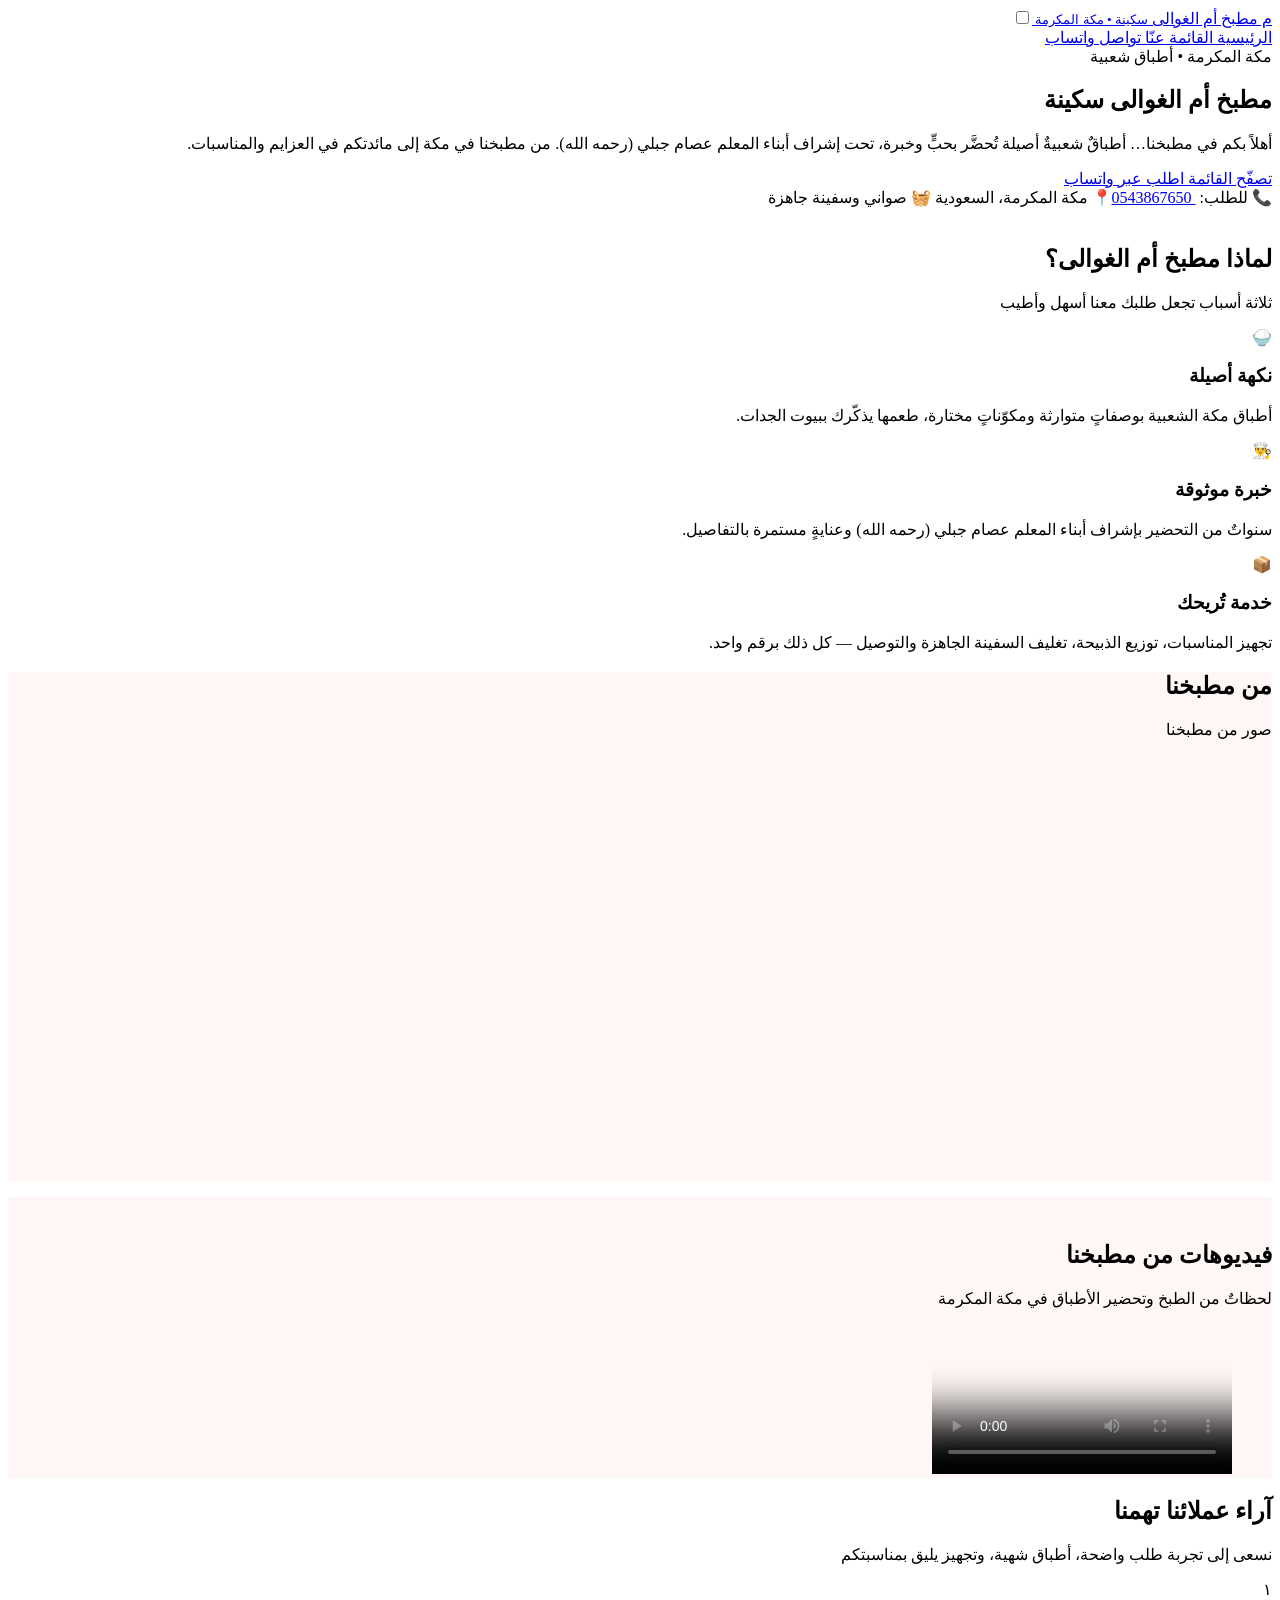
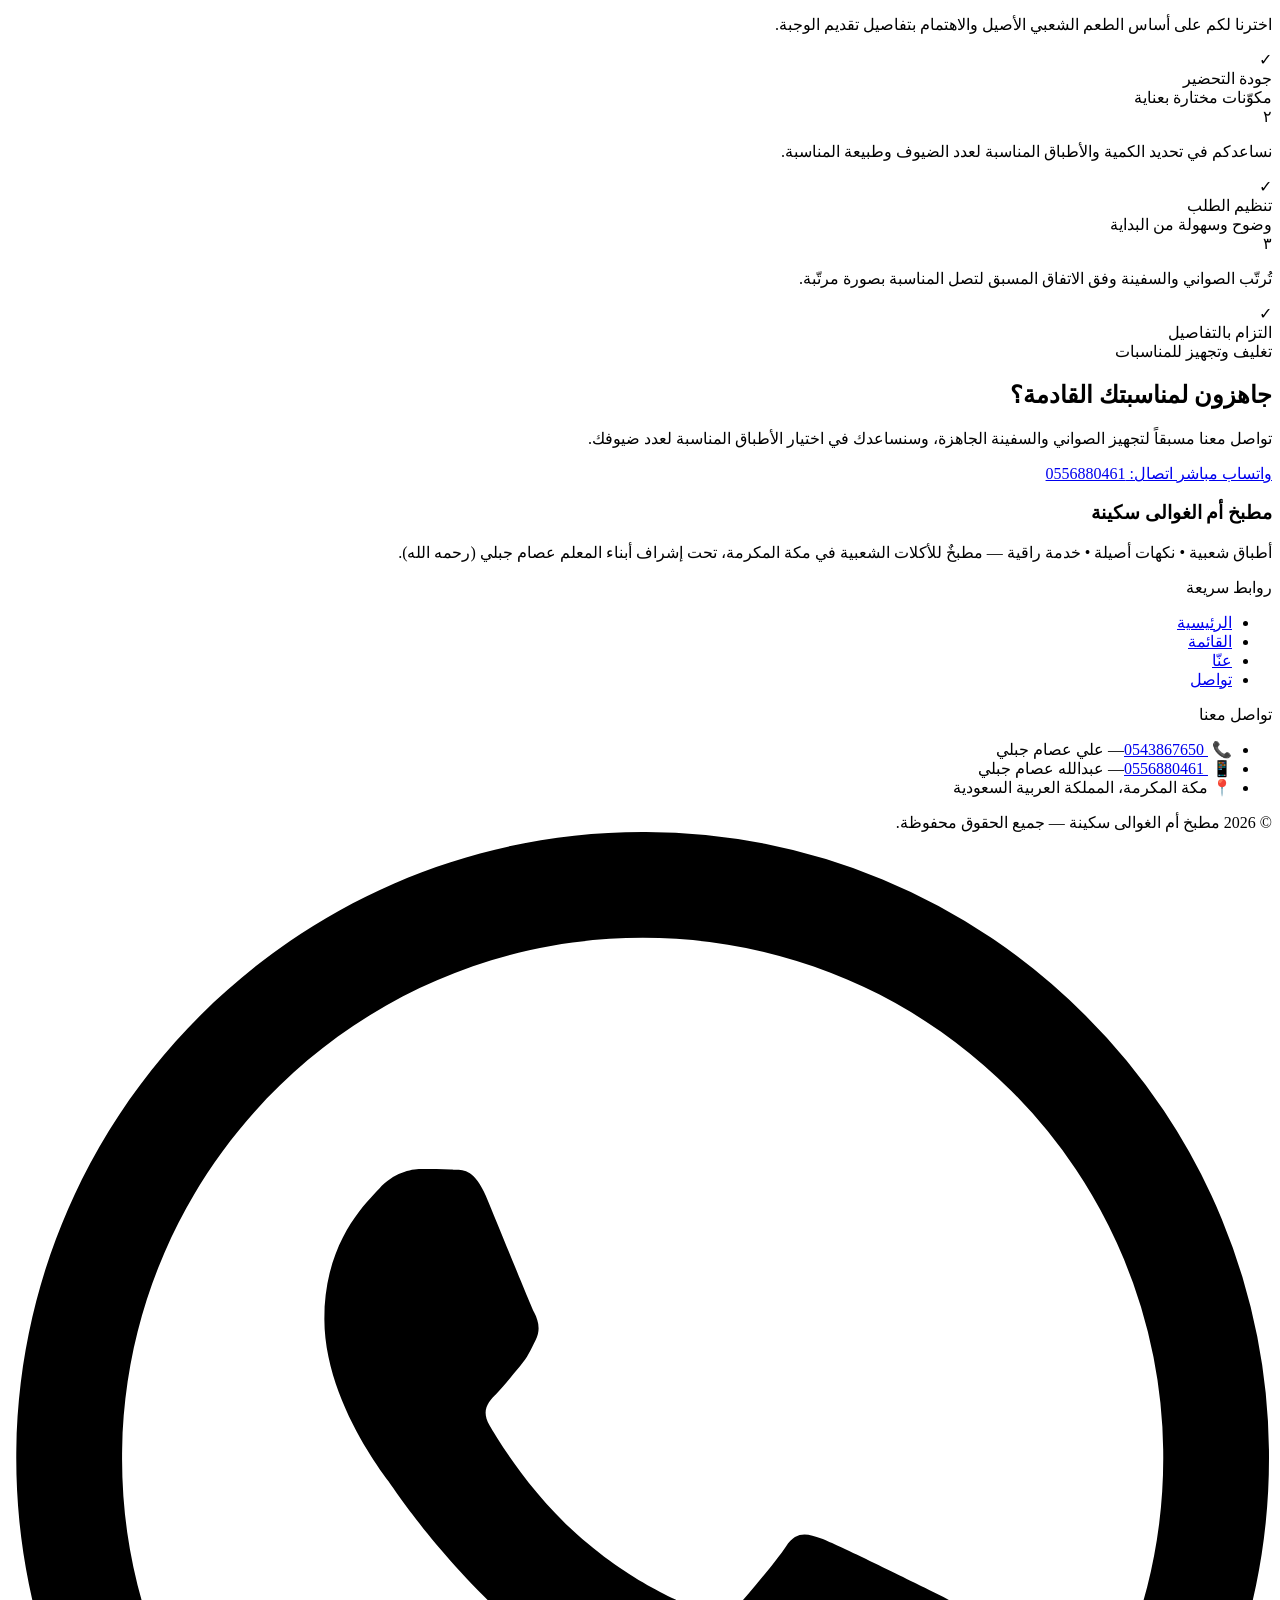
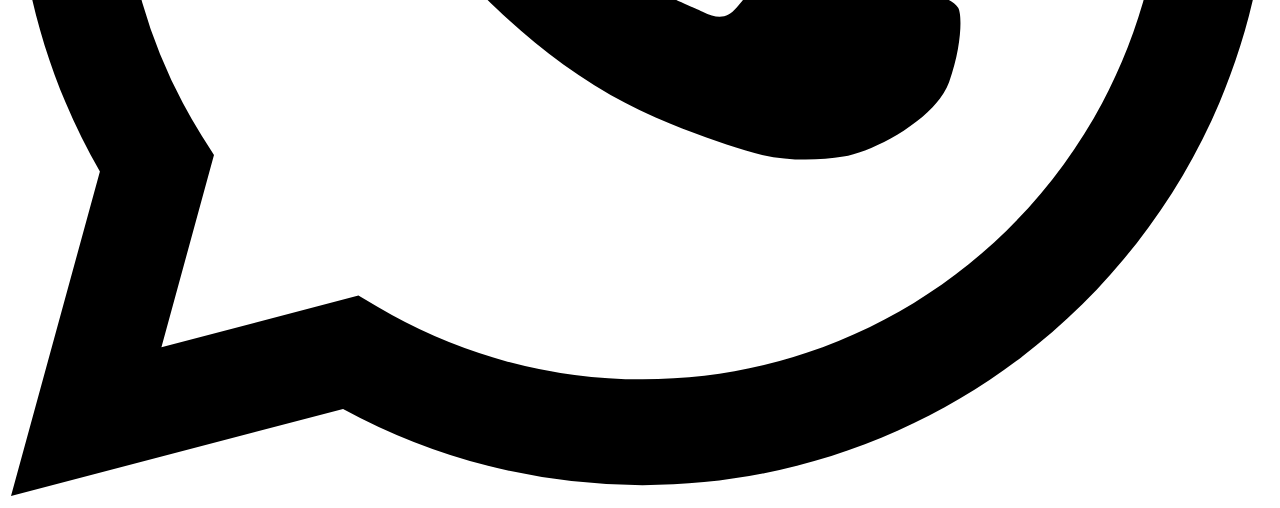
==== index.html @ 8b96c038 "Add files via upload" ====
﻿
<!DOCTYPE html>
<html lang="ar" dir="rtl">
  <head>
    <meta charset="UTF-8">
    <meta name="viewport" content="width=device-width, initial-scale=1">
    <title>
      مطبخ أم الغوالى سكينة | أطباق شعبية في مكة المكرمة
    </title>
    <meta name="description" content="مطبخ أم الغوالى سكينة للأكلات الشعبية في مكة المكرمة — كبّابي، برياني، مدّي، كوزي وأطباق شعبية أصيلة تحت إشراف أبناء المعلم عصام جبلي. للطلب: 0543867650">
    <meta name="theme-color" content="#c1121f">
    <link rel="preconnect" href="https://fonts.googleapis.com">
    <link rel="preconnect" href="https://fonts.gstatic.com" crossorigin>
    <link href="https://fonts.googleapis.com/css2?family=Tajawal:wght@400;500;700;800&display=swap" rel="stylesheet">
    <link rel="stylesheet" href="assets/css/style.css">
  </head>
  <body>
    <!-- ===== الترويسة والقائمة المشتركة ===== -->
    <header class="site-header">
      <div class="header-inner container">
        <a class="logo" href="index.html">
          <span class="logo-mark" aria-hidden="true">
            م
          </span>
          <span class="logo-text">
            مطبخ أم الغوالى
            <small>
              سكينة • مكة المكرمة
            </small>
          </span>
        </a>
        <input type="checkbox" id="nav-toggle" class="nav-toggle" aria-label="إظهار القائمة">
        <nav class="nav" aria-label="القائمة الرئيسية">
          <a href="index.html" class="active" aria-current="page">
            الرئيسية
          </a>
          <a href="menu.html">
            القائمة
          </a>
          <a href="about.html">
            عنّا
          </a>
          <a href="contact.html">
            تواصل
          </a>
          <a class="nav-wa" href="https://wa.me/966543867650" target="_blank" rel="noopener">
            واتساب
          </a>
        </nav>
        <label for="nav-toggle" class="nav-burger" aria-label="فتح القائمة">
          <span>
          </span>
          <span>
          </span>
          <span>
          </span>
        </label>
      </div>
    </header>
    <main>
      <!-- ===== 1) الترحيب ===== -->
      <section class="hero">
        <div class="hero-inner container">
          <div class="hero-content">
            <span class="eyebrow">
              مكة المكرمة • أطباق شعبية
            </span>
            <h1>
              مطبخ أم الغوالى سكينة
            </h1>
            <p class="lead">
              أهلاً بكم في مطبخنا… أطباقٌ شعبيةٌ أصيلة تُحضَّر بحبٍّ وخبرة، تحت إشراف أبناء المعلم عصام جبلي (رحمه الله). من مطبخنا في مكة إلى مائدتكم في العزايم والمناسبات.
            </p>
            <div class="hero-actions">
              <a class="btn btn-primary" href="menu.html">
                تصفّح القائمة
              </a>
              <a class="btn btn-wa" href="https://wa.me/966543867650" target="_blank" rel="noopener">
                اطلب عبر واتساب
              </a>
            </div>
            <div class="hero-chips">
              <span>
                📞 للطلب:
                <a href="tel:+966543867650" dir="ltr">
                  0543867650
                </a>
              </span>
              <span>
                📍 مكة المكرمة، السعودية
              </span>
              <span>
                🧺 صواني وسفينة جاهزة
              </span>
            </div>
          </div>
          <div class="hero-art">
            <img src="assets/images/menu-official.jpg" alt="">
          </div>
        </div>
      </section>
      <!-- ===== 2) المميزات الثلاث ===== -->
      <section class="section" id="features">
        <div class="container">
          <div class="section-head">
            <h2 class="section-title">
              لماذا مطبخ أم الغوالى؟
            </h2>
            <p class="section-sub">
              ثلاثة أسباب تجعل طلبك معنا أسهل وأطيب
            </p>
          </div>
          <div class="features">
            <article class="feature-card">
              <div class="feature-icon" aria-hidden="true">
                🍚
              </div>
              <h3>
                نكهة أصيلة
              </h3>
              <p>
                أطباق مكة الشعبية بوصفاتٍ متوارثة ومكوّناتٍ مختارة، طعمها يذكّرك ببيوت الجدات.
              </p>
            </article>
            <article class="feature-card">
              <div class="feature-icon" aria-hidden="true">
                👨‍🍳
              </div>
              <h3>
                خبرة موثوقة
              </h3>
              <p>
                سنواتٌ من التحضير بإشراف أبناء المعلم عصام جبلي (رحمه الله) وعنايةٍ مستمرة بالتفاصيل.
              </p>
            </article>
            <article class="feature-card">
              <div class="feature-icon" aria-hidden="true">
                📦
              </div>
              <h3>
                خدمة تُريحك
              </h3>
              <p>
                تجهيز المناسبات، توزيع الذبيحة، تغليف السفينة الجاهزة والتوصيل — كل ذلك برقم واحد.
              </p>
            </article>
          </div>
        </div>
      </section>
      <!-- ===== 3) الصور ===== -->
      <section class="section" id="gallery" style="background:#fff7f6;border-block:1px solid var(--line);">
        <div class="container">
          <div class="section-head">
            <h2 class="section-title">
              من مطبخنا
            </h2>
            <p class="section-sub">
              صور من مطبخنا
            </p>
          </div>
          <div class="gallery">
            <figure class="gallery-item">
              <img src="assets/images/table-spread.jpg" alt="" loading="lazy">
              <figcaption>
              </figcaption>
            </figure>
            <figure class="gallery-item">
              <img src="assets/images/lamb-rice.jpg" alt="" loading="lazy">
              <figcaption>
              </figcaption>
            </figure>
            <figure class="gallery-item">
              <img src="assets/images/wedding-sweets.jpg" alt="" loading="lazy">
              <figcaption>
              </figcaption>
            </figure>
            <figure class="gallery-item">
              <img src="assets/images/mandi-eggs.jpg" alt="" loading="lazy">
              <figcaption>
              </figcaption>
            </figure>
            <figure class="gallery-item">
              <img src="assets/images/chicken-mandi.jpg" alt="" loading="lazy">
              <figcaption>
              </figcaption>
            </figure>
            <figure class="gallery-item">
              <img src="assets/images/milk-rice.jpg" alt="" loading="lazy">
              <figcaption>
              </figcaption>
            </figure>
            <figure class="gallery-item">
              <img src="assets/images/party-table.jpg" alt="" loading="lazy">
              <figcaption>
              </figcaption>
            </figure>
            <figure class="gallery-item">
              <img src="assets/images/oven-trays.jpg" alt="" loading="lazy">
              <figcaption>
              </figcaption>
            </figure>
            <figure class="gallery-item">
              <img src="assets/images/sweets-table.jpg" alt="" loading="lazy">
              <figcaption>
              </figcaption>
            </figure>
            <figure class="gallery-item">
              <img src="assets/images/sweets-dessert.jpg" alt="" loading="lazy">
              <figcaption>
              </figcaption>
            </figure>
            <figure class="gallery-item">
              <img src="assets/images/sweets-ice.jpg" alt="" loading="lazy">
              <figcaption>
              </figcaption>
            </figure>
            <figure class="gallery-item">
              <img src="assets/images/dessert-knafeh.jpg" alt="" loading="lazy">
              <figcaption>
              </figcaption>
            </figure>
            <figure class="gallery-item">
              <img src="assets/images/saffron-rice.jpg" alt="" loading="lazy">
              <figcaption>
              </figcaption>
            </figure>
          </div>
        </div>
      </section>
      <!-- ===== 4) فيديوهات من مطبخنا ===== -->
      <section class="section" id="videos" style="background:#fff7f6;border-block:1px solid var(--line);padding-block-start:1.5rem;">
        <div class="container">
          <div class="section-head">
            <h2 class="section-title">
              فيديوهات من مطبخنا
            </h2>
            <p class="section-sub">
              لحظاتٌ من الطبخ وتحضير الأطباق في مكة المكرمة
            </p>
          </div>
          <div class="video-grid">
            <figure class="video-item">
              <video class="video-player" src="assets/images/video-kababi.mp4" poster="assets/images/table-spread.jpg" controls preload="metadata">
              </video>
              <figcaption>
              </figcaption>
            </figure>
          </div>
        </div>
      </section>
      <!-- ===== 5) الآراء ===== -->
      <section class="section" id="reviews">
        <div class="container">
          <div class="section-head">
            <h2 class="section-title">
              آراء عملائنا تهمنا
            </h2>
            <p class="section-sub">
              نسعى إلى تجربة طلب واضحة، أطباق شهية، وتجهيز يليق بمناسبتكم
            </p>
          </div>
          <div class="testimonials">
            <article class="testimonial">
              <span class="quote-mark" aria-hidden="true">
                ١
              </span>
              <p>
                اخترنا لكم على أساس الطعم الشعبي الأصيل والاهتمام بتفاصيل تقديم الوجبة.
              </p>
              <div class="t-meta">
                <span class="avatar" aria-hidden="true">
                  ✓
                </span>
                <div>
                  <div class="t-name">
                    جودة التحضير
                  </div>
                  <div class="t-role">
                    مكوّنات مختارة بعناية
                  </div>
                </div>
              </div>
            </article>
            <article class="testimonial">
              <span class="quote-mark" aria-hidden="true">
                ٢
              </span>
              <p>
                نساعدكم في تحديد الكمية والأطباق المناسبة لعدد الضيوف وطبيعة المناسبة.
              </p>
              <div class="t-meta">
                <span class="avatar" aria-hidden="true">
                  ✓
                </span>
                <div>
                  <div class="t-name">
                    تنظيم الطلب
                  </div>
                  <div class="t-role">
                    وضوح وسهولة من البداية
                  </div>
                </div>
              </div>
            </article>
            <article class="testimonial">
              <span class="quote-mark" aria-hidden="true">
                ٣
              </span>
              <p>
                تُرتّب الصواني والسفينة وفق الاتفاق المسبق لتصل المناسبة بصورة مرتّبة.
              </p>
              <div class="t-meta">
                <span class="avatar" aria-hidden="true">
                  ✓
                </span>
                <div>
                  <div class="t-name">
                    التزام بالتفاصيل
                  </div>
                  <div class="t-role">
                    تغليف وتجهيز للمناسبات
                  </div>
                </div>
              </div>
            </article>
          </div>
        </div>
      </section>
      <!-- ===== نداء إجرائي ===== -->
      <section class="section" style="padding-block-start:0;">
        <div class="container">
          <div class="cta-band">
            <h2>
              جاهزون لمناسبتك القادمة؟
            </h2>
            <p>
              تواصل معنا مسبقاً لتجهيز الصواني والسفينة الجاهزة، وسنساعدك في اختيار الأطباق المناسبة لعدد ضيوفك.
            </p>
            <div class="cta-actions">
              <a class="btn btn-wa" href="https://wa.me/966543867650" target="_blank" rel="noopener">
                واتساب مباشر
              </a>
              <a class="btn btn-ghost-light" href="tel:+966556880461" dir="ltr">
                اتصال: 0556880461
              </a>
            </div>
          </div>
        </div>
      </section>
    </main>
    <!-- ===== التذييل ===== -->
    <footer class="site-footer">
      <div class="footer-grid container">
        <div class="footer-brand">
          <h3>
            مطبخ أم الغوالى سكينة
          </h3>
          <p>
            أطباق شعبية • نكهات أصيلة • خدمة راقية — مطبخٌ للأكلات الشعبية في مكة المكرمة، تحت إشراف أبناء المعلم عصام جبلي (رحمه الله).
          </p>
        </div>
        <div>
          <div class="footer-title">
            روابط سريعة
          </div>
          <ul class="footer-links">
            <li>
              <a href="index.html">
                الرئيسية
              </a>
            </li>
            <li>
              <a href="menu.html">
                القائمة
              </a>
            </li>
            <li>
              <a href="about.html">
                عنّا
              </a>
            </li>
            <li>
              <a href="contact.html">
                تواصل
              </a>
            </li>
          </ul>
        </div>
        <div>
          <div class="footer-title">
            تواصل معنا
          </div>
          <ul class="footer-contact">
            <li>
              📞
              <a href="tel:+966543867650" dir="ltr">
                0543867650
              </a>
              <span>
                — علي عصام جبلي
              </span>
            </li>
            <li>
              📱
              <a href="tel:+966556880461" dir="ltr">
                0556880461
              </a>
              <span>
                — عبدالله عصام جبلي
              </span>
            </li>
            <li>
              📍 مكة المكرمة، المملكة العربية السعودية
            </li>
          </ul>
        </div>
      </div>
      <div class="footer-bottom">
        © 2026 مطبخ أم الغوالى سكينة — جميع الحقوق محفوظة.
      </div>
    </footer>
    <!-- ===== زر واتساب الثابت ===== -->
    <a class="whatsapp-float" href="https://wa.me/966543867650" target="_blank" rel="noopener" aria-label="تواصل معنا عبر واتساب">
      <svg viewBox="0 0 24 24" aria-hidden="true">
        <path d="M17.472 14.382c-.297-.149-1.758-.867-2.03-.967-.273-.099-.471-.148-.67.15-.197.297-.767.966-.94 1.164-.173.199-.347.223-.644.075-.297-.15-1.255-.463-2.39-1.475-.883-.788-1.48-1.761-1.653-2.059-.173-.297-.018-.458.13-.606.134-.133.298-.347.446-.52.149-.174.198-.298.298-.497.099-.198.05-.371-.025-.52-.075-.149-.669-1.612-.916-2.207-.242-.579-.487-.5-.669-.51-.173-.008-.371-.01-.57-.01-.198 0-.52.074-.792.372-.272.297-1.04 1.016-1.04 2.479 0 1.462 1.065 2.875 1.213 3.074.149.198 2.096 3.2 5.077 4.487.709.306 1.262.489 1.694.625.712.227 1.36.195 1.871.118.571-.085 1.758-.719 2.006-1.413.248-.694.248-1.289.173-1.413-.074-.124-.272-.198-.57-.347m-5.421 7.403h-.004a9.87 9.87 0 01-5.031-1.378l-.361-.214-3.741.982.998-3.648-.235-.374a9.86 9.86 0 01-1.51-5.26c.001-5.45 4.436-9.884 9.888-9.884 2.64 0 5.122 1.03 6.988 2.898a9.825 9.825 0 012.893 6.994c-.003 5.45-4.437 9.884-9.885 9.884m8.413-18.297A11.815 11.815 0 0012.05 0C5.495 0 .16 5.335.157 11.892c0 2.096.547 4.142 1.588 5.945L.057 24l6.305-1.654a11.882 11.882 0 005.683 1.448h.005c6.554 0 11.89-5.335 11.893-11.893a11.821 11.821 0 00-3.48-8.413z"/>
      </svg>
    </a>
  </body>
</html>
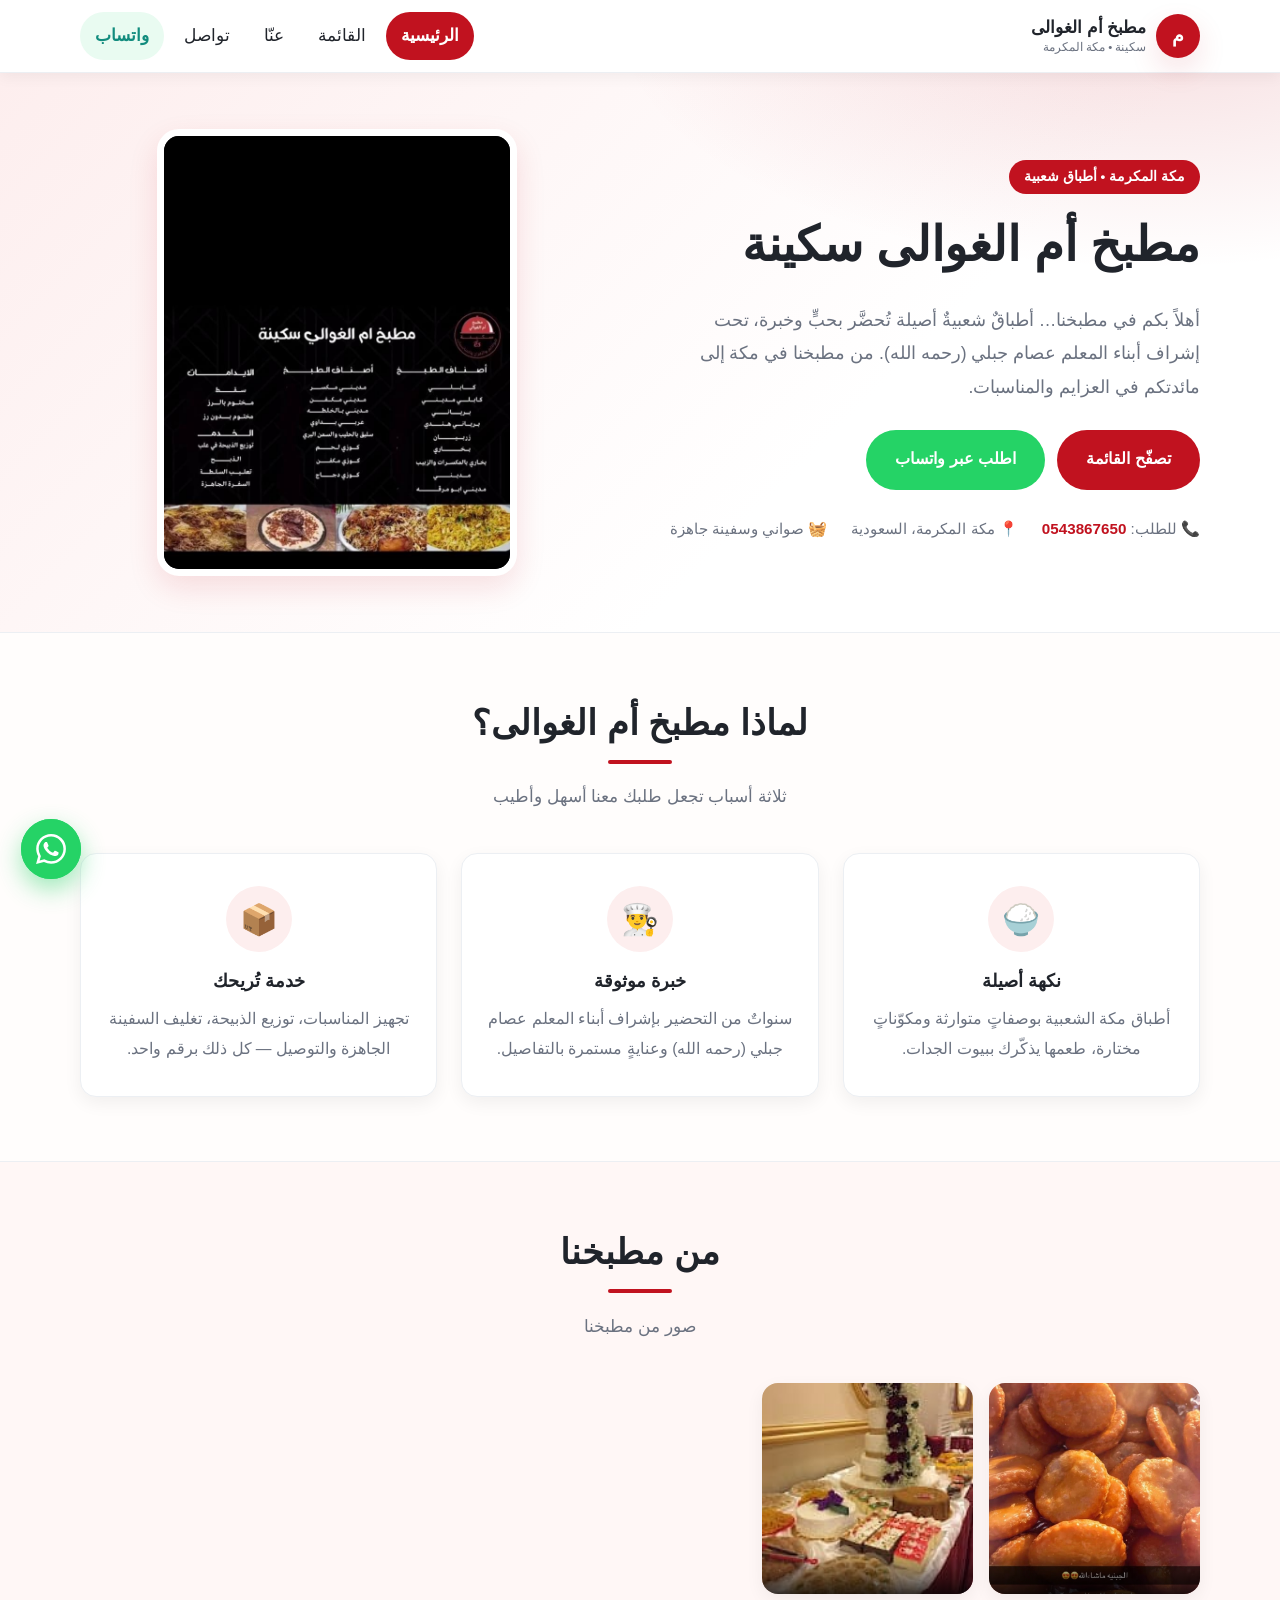
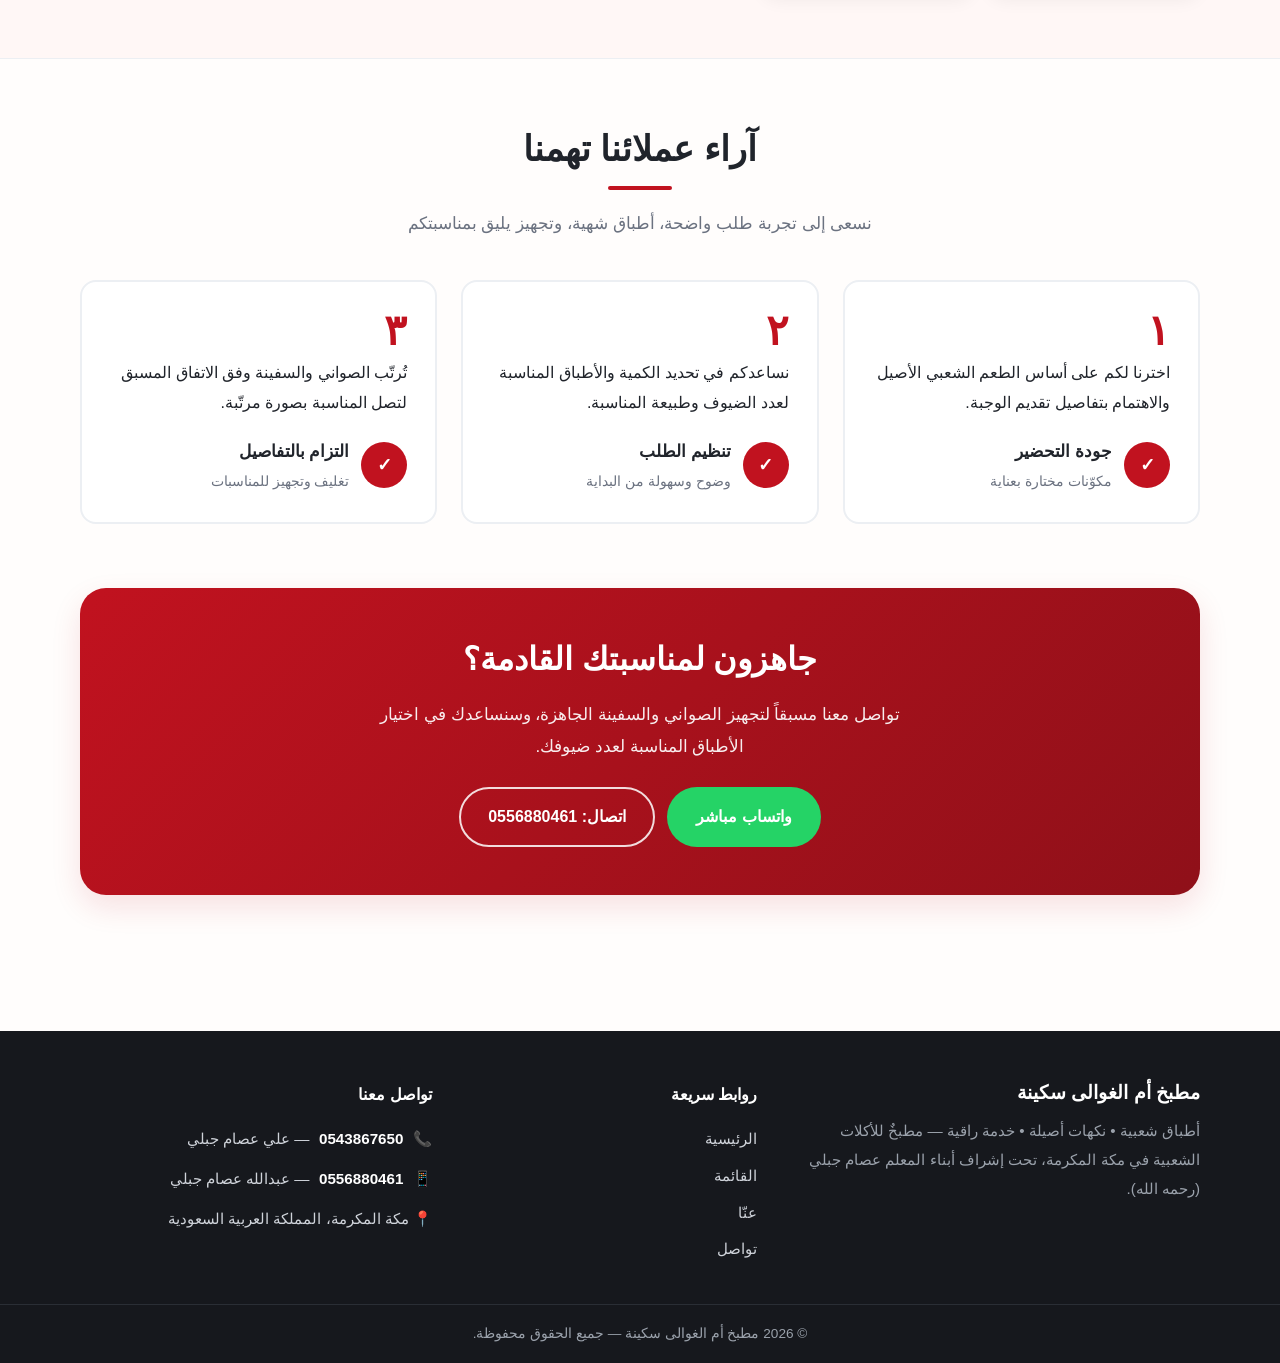
==== commit ba08ba0c: "Add files via upload" ====
--- a/index.html
+++ b/index.html
@@ -1,64 +1,1275 @@
-﻿
 <!DOCTYPE html>
 <html lang="ar" dir="rtl">
   <head>
     <meta charset="UTF-8">
     <meta name="viewport" content="width=device-width, initial-scale=1">
-    <title>
-      مطبخ أم الغوالى سكينة | أطباق شعبية في مكة المكرمة
-    </title>
+    <title>مطبخ أم الغوالى سكينة | أطباق شعبية في مكة المكرمة</title>
     <meta name="description" content="مطبخ أم الغوالى سكينة للأكلات الشعبية في مكة المكرمة — كبّابي، برياني، مدّي، كوزي وأطباق شعبية أصيلة تحت إشراف أبناء المعلم عصام جبلي. للطلب: 0543867650">
     <meta name="theme-color" content="#c1121f">
     <link rel="preconnect" href="https://fonts.googleapis.com">
     <link rel="preconnect" href="https://fonts.gstatic.com" crossorigin>
     <link href="https://fonts.googleapis.com/css2?family=Tajawal:wght@400;500;700;800&display=swap" rel="stylesheet">
-    <link rel="stylesheet" href="assets/css/style.css">
+    <style>
+/* =========================================================
+   مطبخ أم الغوالى سكينة — ملف التنسيق المشترك
+   ألوان: أحمر × أبيض | خط: Tajawal (Google Fonts)
+   RTL كامل باستخدام الخصائص المنطقية
+   ========================================================= */
+
+/* ---------- المتغيرات والأساسيات ---------- */
+:root {
+  --red: #c1121f;
+  --red-dark: #8f1019;
+  --red-soft: #fdeeee;
+  --green: #25d366;
+  --ink: #20242b;
+  --muted: #6b7280;
+  --line: #eceff3;
+  --bg: #fffdfc;
+  --radius: 16px;
+  --shadow: 0 12px 30px rgba(193, 18, 31, 0.12);
+  --shadow-soft: 0 6px 18px rgba(0, 0, 0, 0.06);
+  --container: 1120px;
+  --header-h: 72px;
+}
+
+*,
+*::before,
+*::after {
+  box-sizing: border-box;
+}
+
+html {
+  scroll-behavior: smooth;
+  scroll-padding-top: calc(var(--header-h) + 16px);
+}
+
+body {
+  margin: 0;
+  font-family: "Tajawal", "Segoe UI", Tahoma, sans-serif;
+  color: var(--ink);
+  background: var(--bg);
+  line-height: 1.9;
+  font-size: 17px;
+}
+
+img {
+  max-width: 100%;
+  display: block;
+}
+
+a {
+  text-decoration: none;
+  color: inherit;
+}
+
+ul {
+  margin: 0;
+  padding: 0;
+  list-style: none;
+}
+
+h1,
+h2,
+h3 {
+  line-height: 1.45;
+  margin: 0 0 0.5em;
+}
+
+p {
+  margin: 0 0 1em;
+}
+
+.container {
+  width: min(100% - 2rem, var(--container));
+  margin-inline: auto;
+}
+
+.section {
+  padding-block: 4rem;
+}
+
+.section-head {
+  text-align: center;
+  max-width: 660px;
+  margin-inline: auto;
+  margin-block-end: 2.5rem;
+}
+
+.section-title {
+  font-size: clamp(1.5rem, 3vw, 2.2rem);
+  font-weight: 800;
+}
+
+.section-title::after {
+  content: "";
+  display: block;
+  inline-size: 64px;
+  block-size: 4px;
+  background: var(--red);
+  border-radius: 4px;
+  margin: 0.75rem auto 0;
+}
+
+.section-sub {
+  color: var(--muted);
+  margin: 0;
+}
+
+.eyebrow {
+  display: inline-block;
+  background: var(--red);
+  color: #fff;
+  padding: 0.25rem 0.95rem;
+  border-radius: 999px;
+  font-size: 0.85rem;
+  font-weight: 700;
+  margin-block-end: 1rem;
+}
+
+/* ---------- الأزرار ---------- */
+.btn {
+  display: inline-flex;
+  align-items: center;
+  justify-content: center;
+  gap: 0.5rem;
+  padding: 0.8rem 1.7rem;
+  border-radius: 999px;
+  font-weight: 700;
+  font-family: inherit;
+  font-size: 1rem;
+  border: 2px solid transparent;
+  cursor: pointer;
+  transition: 0.22s ease;
+}
+
+.btn-primary {
+  background: var(--red);
+  color: #fff;
+}
+
+.btn-primary:hover {
+  background: var(--red-dark);
+  transform: translateY(-2px);
+}
+
+.btn-outline {
+  border-color: var(--red);
+  color: var(--red);
+  background: #fff;
+}
+
+.btn-outline:hover {
+  background: var(--red);
+  color: #fff;
+  transform: translateY(-2px);
+}
+
+.btn-wa {
+  background: var(--green);
+  color: #fff;
+}
+
+.btn-wa:hover {
+  filter: brightness(0.94);
+  transform: translateY(-2px);
+}
+
+.btn-ghost-light {
+  border-color: rgba(255, 255, 255, 0.85);
+  color: #fff;
+  background: transparent;
+}
+
+.btn-ghost-light:hover {
+  background: #fff;
+  color: var(--red);
+}
+
+/* ---------- الترويسة والقائمة ---------- */
+.site-header {
+  position: sticky;
+  inset-block-start: 0;
+  z-index: 60;
+  background: #fff;
+  border-block-end: 1px solid var(--line);
+  box-shadow: 0 4px 14px rgba(0, 0, 0, 0.05);
+}
+
+.header-inner {
+  position: relative;
+  display: flex;
+  align-items: center;
+  gap: 1rem;
+  min-height: var(--header-h);
+  flex-wrap: wrap;
+}
+
+.logo {
+  display: flex;
+  align-items: center;
+  gap: 0.6rem;
+}
+
+.logo-mark {
+  inline-size: 44px;
+  block-size: 44px;
+  border-radius: 50%;
+  background: var(--red);
+  color: #fff;
+  display: grid;
+  place-items: center;
+  font-weight: 800;
+  font-size: 1.2rem;
+  box-shadow: var(--shadow);
+  flex: none;
+}
+
+.logo-text {
+  font-weight: 800;
+  font-size: 1.05rem;
+  line-height: 1.35;
+}
+
+.logo-text small {
+  display: block;
+  font-weight: 500;
+  font-size: 0.72rem;
+  color: var(--muted);
+}
+
+.nav-toggle {
+  position: absolute;
+  inline-size: 1px;
+  block-size: 1px;
+  opacity: 0;
+  pointer-events: none;
+}
+
+.nav {
+  display: flex;
+  align-items: center;
+  gap: 0.25rem;
+  margin-inline-start: auto;
+}
+
+.nav a {
+  padding: 0.5rem 0.95rem;
+  border-radius: 999px;
+  font-weight: 500;
+  transition: 0.2s ease;
+  white-space: nowrap;
+}
+
+.nav a:hover {
+  background: var(--red-soft);
+  color: var(--red);
+}
+
+.nav a.active,
+.nav a[aria-current="page"] {
+  background: var(--red);
+  color: #fff;
+  font-weight: 700;
+}
+
+.nav .nav-wa {
+  background: #e9fbf1;
+  color: #128c7e;
+  font-weight: 700;
+}
+
+.nav .nav-wa:hover {
+  background: var(--green);
+  color: #fff;
+}
+
+.nav-burger {
+  display: none;
+  margin-inline-start: auto;
+  padding: 0.6rem 0.7rem;
+  border: 1px solid var(--line);
+  border-radius: 12px;
+  cursor: pointer;
+  background: #fff;
+}
+
+.nav-burger span {
+  display: block;
+  inline-size: 22px;
+  block-size: 2px;
+  background: var(--red);
+  border-radius: 2px;
+}
+
+.nav-burger span + span {
+  margin-block-start: 5px;
+}
+
+.nav-burger:focus-visible {
+  outline: 2px solid var(--red);
+  outline-offset: 2px;
+}
+
+/* ---------- البطل (الترحيب) ---------- */
+.hero {
+  background:
+    radial-gradient(900px 420px at 90% -10%, rgba(193, 18, 31, 0.14), transparent 60%),
+    linear-gradient(135deg, var(--red-soft), #ffffff 65%);
+  border-block-end: 1px solid var(--line);
+}
+
+.hero-inner {
+  display: grid;
+  grid-template-columns: 1.05fr 0.95fr;
+  gap: 2.5rem;
+  align-items: center;
+  padding-block: 3.5rem;
+}
+
+.hero h1 {
+  font-size: clamp(1.9rem, 4vw, 3rem);
+  font-weight: 800;
+}
+
+.hero .lead {
+  font-size: 1.1rem;
+  color: var(--muted);
+  max-width: 54ch;
+}
+
+.hero-actions {
+  display: flex;
+  flex-wrap: wrap;
+  gap: 0.75rem;
+  margin-block-start: 1.6rem;
+}
+
+.hero-chips {
+  display: flex;
+  flex-wrap: wrap;
+  gap: 0.5rem 1.5rem;
+  margin-block-start: 1.6rem;
+  color: var(--muted);
+  font-weight: 500;
+  font-size: 0.95rem;
+}
+
+.hero-chips a {
+  color: var(--red);
+  font-weight: 700;
+}
+
+.hero-chips a:hover {
+  text-decoration: underline;
+}
+
+.hero-art {
+  justify-self: center;
+  inline-size: min(100%, 360px);
+  border-radius: 22px;
+  overflow: hidden;
+  border: 7px solid #fff;
+  box-shadow: var(--shadow);
+  background: #101014;
+}
+
+.hero-art img {
+  inline-size: 100%;
+  aspect-ratio: 4 / 5;
+  object-fit: cover;
+  object-position: top center;
+}
+
+/* ---------- المميزات الثلاث ---------- */
+.features {
+  display: grid;
+  grid-template-columns: repeat(3, 1fr);
+  gap: 1.5rem;
+}
+
+.feature-card {
+  background: #fff;
+  border: 1px solid var(--line);
+  border-radius: var(--radius);
+  padding: 2rem 1.5rem;
+  text-align: center;
+  box-shadow: var(--shadow-soft);
+  transition: 0.25s ease;
+}
+
+.feature-card:hover {
+  transform: translateY(-6px);
+  box-shadow: var(--shadow);
+  border-color: #f6cdd0;
+}
+
+.feature-icon {
+  inline-size: 66px;
+  block-size: 66px;
+  margin-inline: auto;
+  margin-block-end: 1rem;
+  border-radius: 50%;
+  background: var(--red-soft);
+  display: grid;
+  place-items: center;
+  font-size: 1.9rem;
+}
+
+.feature-card h3 {
+  font-size: 1.15rem;
+  font-weight: 700;
+}
+
+.feature-card p {
+  color: var(--muted);
+  margin: 0;
+  font-size: 0.98rem;
+}
+
+/* ---------- معرض الصور ---------- */
+.gallery {
+  display: grid;
+  grid-template-columns: repeat(auto-fill, minmax(210px, 1fr));
+  gap: 1rem;
+}
+
+.gallery-item {
+  position: relative;
+  margin: 0;
+  border-radius: var(--radius);
+  overflow: hidden;
+  box-shadow: var(--shadow-soft);
+  aspect-ratio: 1 / 1;
+  background: var(--red-soft);
+}
+
+.gallery-item img {
+  inline-size: 100%;
+  block-size: 100%;
+  object-fit: cover;
+  transition: 0.4s ease;
+}
+
+.gallery-item:hover img {
+  transform: scale(1.07);
+}
+
+.gallery-item figcaption {
+  position: absolute;
+  inset-inline: 0;
+  inset-block-end: 0;
+  padding: 1.8rem 0.9rem 0.7rem;
+  background: linear-gradient(transparent, rgba(0, 0, 0, 0.78));
+  color: #fff;
+  font-size: 0.9rem;
+  font-weight: 500;
+}
+
+/* ---------- الآراء ---------- */
+.testimonials {
+  display: grid;
+  grid-template-columns: repeat(3, 1fr);
+  gap: 1.5rem;
+}
+
+.testimonial {
+  background: #fff;
+  border: 2px solid var(--line);
+  border-radius: var(--radius);
+  padding: 1.75rem;
+}
+
+.testimonial .quote-mark {
+  font-size: 2.6rem;
+  line-height: 1;
+  color: var(--red);
+  font-weight: 800;
+  display: block;
+  margin-block-end: 0.4rem;
+}
+
+.testimonial p {
+  font-size: 1rem;
+  margin-block-end: 1.1rem;
+}
+
+.t-meta {
+  display: flex;
+  align-items: center;
+  gap: 0.75rem;
+}
+
+.avatar {
+  inline-size: 46px;
+  block-size: 46px;
+  border-radius: 50%;
+  background: var(--red);
+  color: #fff;
+  display: grid;
+  place-items: center;
+  font-weight: 700;
+  font-size: 1.1rem;
+  flex: none;
+}
+
+.t-name {
+  font-weight: 700;
+}
+
+.t-role {
+  font-size: 0.85rem;
+  color: var(--muted);
+}
+
+/* ---------- نداء إجرائي ---------- */
+.cta-band {
+  background: linear-gradient(135deg, var(--red), var(--red-dark));
+  color: #fff;
+  border-radius: 26px;
+  padding: 3rem 2rem;
+  text-align: center;
+  box-shadow: var(--shadow);
+}
+
+.cta-band h2 {
+  font-weight: 800;
+  font-size: clamp(1.4rem, 3vw, 2rem);
+}
+
+.cta-band p {
+  opacity: 0.92;
+  max-width: 56ch;
+  margin-inline: auto;
+}
+
+.cta-actions {
+  display: flex;
+  justify-content: center;
+  flex-wrap: wrap;
+  gap: 0.75rem;
+  margin-block-start: 1.5rem;
+}
+
+/* ---------- ترويسة الصفحات الداخلية ---------- */
+.page-hero {
+  background: linear-gradient(135deg, var(--red), var(--red-dark));
+  color: #fff;
+  padding-block: 3.2rem;
+  text-align: center;
+}
+
+.page-hero h1 {
+  font-size: clamp(1.7rem, 3.5vw, 2.6rem);
+  font-weight: 800;
+  margin-block-end: 0.4em;
+}
+
+.page-hero p {
+  max-width: 62ch;
+  margin-inline: auto;
+  opacity: 0.93;
+  margin-block-end: 0;
+}
+
+.page-hero .hero-actions {
+  justify-content: center;
+}
+
+/* ---------- صفحة القائمة ---------- */
+.poster-wrap {
+  display: flex;
+  flex-direction: column;
+  align-items: center;
+  gap: 0.75rem;
+  padding-block: 2.75rem 0.5rem;
+}
+
+.poster {
+  inline-size: min(100%, 460px);
+  border-radius: 18px;
+  overflow: hidden;
+  border: 7px solid #fff;
+  box-shadow: var(--shadow);
+  background: #0d0d10;
+}
+
+.poster img {
+  inline-size: 100%;
+  block-size: auto;
+}
+
+.poster-caption {
+  color: var(--muted);
+  font-size: 0.92rem;
+  text-align: center;
+}
+
+.menu-block {
+  background: #fff;
+  border: 1px solid var(--line);
+  border-radius: 20px;
+  padding: 2rem;
+  box-shadow: var(--shadow-soft);
+  margin-block-end: 1.75rem;
+}
+
+.block-head {
+  display: flex;
+  align-items: center;
+  gap: 0.75rem;
+  margin-block-end: 1.4rem;
+}
+
+.block-head .block-icon {
+  inline-size: 48px;
+  block-size: 48px;
+  border-radius: 14px;
+  background: var(--red-soft);
+  display: grid;
+  place-items: center;
+  font-size: 1.5rem;
+  flex: none;
+}
+
+.block-head h2 {
+  margin: 0;
+  font-size: 1.35rem;
+  font-weight: 800;
+}
+
+.block-head p {
+  margin: 0.15rem 0 0;
+  color: var(--muted);
+  font-size: 0.92rem;
+}
+
+.menu-chips {
+  display: grid;
+  grid-template-columns: repeat(auto-fill, minmax(230px, 1fr));
+  gap: 0.75rem;
+}
+
+.chip {
+  display: flex;
+  align-items: center;
+  gap: 0.65rem;
+  background: var(--red-soft);
+  border: 1px solid #f8d7d9;
+  border-radius: 12px;
+  padding: 0.7rem 1rem;
+  font-weight: 600;
+  font-size: 0.98rem;
+}
+
+.chip::before {
+  content: "";
+  inline-size: 9px;
+  block-size: 9px;
+  border-radius: 50%;
+  background: var(--red);
+  flex: none;
+}
+
+.chip.alt {
+  background: #fffaf3;
+  border-color: #f3e3c9;
+}
+
+.chip.alt::before {
+  background: #d98e04;
+}
+
+.two-cols {
+  display: grid;
+  grid-template-columns: 1fr 1fr;
+  gap: 1.5rem;
+}
+
+.photo-row {
+  display: grid;
+  grid-template-columns: repeat(auto-fit, minmax(180px, 1fr));
+  gap: 1rem;
+  margin-block-start: 1.5rem;
+}
+
+.photo-row figure {
+  margin: 0;
+  border-radius: 14px;
+  overflow: hidden;
+  aspect-ratio: 4 / 3;
+  box-shadow: var(--shadow-soft);
+  background: var(--red-soft);
+}
+
+.photo-row img {
+  inline-size: 100%;
+  block-size: 100%;
+  object-fit: cover;
+  transition: 0.35s ease;
+}
+
+.photo-row figure:hover img {
+  transform: scale(1.06);
+}
+
+.services-list li {
+  display: flex;
+  align-items: flex-start;
+  gap: 0.7rem;
+  padding-block: 0.55rem;
+  border-block-end: 1px dashed var(--line);
+  font-weight: 500;
+}
+
+.services-list li:last-child {
+  border-block-end: 0;
+}
+
+.check {
+  inline-size: 26px;
+  block-size: 26px;
+  border-radius: 50%;
+  background: var(--red);
+  color: #fff;
+  display: grid;
+  place-items: center;
+  font-size: 0.85rem;
+  font-weight: 800;
+  flex: none;
+  margin-block-start: 0.2rem;
+}
+
+.price-note {
+  background: #fff9ec;
+  border-inline-start: 4px solid #e9a23b;
+  border-radius: 12px;
+  padding: 1rem 1.25rem;
+  color: #7a5b1e;
+  font-size: 0.95rem;
+  margin-block-start: 1.5rem;
+}
+
+/* ---------- صفحة عنّا ---------- */
+.about-grid {
+  display: grid;
+  grid-template-columns: 1.05fr 0.95fr;
+  gap: 2.5rem;
+  align-items: center;
+}
+
+.story h2 {
+  font-size: clamp(1.4rem, 3vw, 2rem);
+  font-weight: 800;
+}
+
+.story p {
+  color: var(--muted);
+}
+
+.about-media {
+  display: grid;
+  gap: 1rem;
+}
+
+.about-media .frame {
+  border-radius: 18px;
+  overflow: hidden;
+  border: 6px solid #fff;
+  box-shadow: var(--shadow);
+  background: #101014;
+}
+
+.about-media .frame img {
+  inline-size: 100%;
+}
+
+.about-media .frame.crop img {
+  aspect-ratio: 4 / 5;
+  object-fit: cover;
+  object-position: top center;
+}
+
+.about-media .frame.wide img {
+  aspect-ratio: 16 / 10;
+  object-fit: cover;
+}
+
+.about-media figcaption {
+  font-size: 0.88rem;
+  color: var(--muted);
+  text-align: center;
+}
+
+.values {
+  display: grid;
+  grid-template-columns: repeat(3, 1fr);
+  gap: 1.25rem;
+}
+
+.value-card {
+  background: #fff;
+  border: 1px solid var(--line);
+  border-inline-start: 5px solid var(--red);
+  border-radius: 14px;
+  padding: 1.4rem 1.3rem;
+  box-shadow: var(--shadow-soft);
+}
+
+.value-card h3 {
+  font-size: 1.05rem;
+  font-weight: 700;
+  margin-block-end: 0.35em;
+}
+
+.value-card p {
+  margin: 0;
+  color: var(--muted);
+  font-size: 0.95rem;
+}
+
+.audience-box {
+  background: var(--red-soft);
+  border: 1px dashed #f0b9bd;
+  border-radius: 18px;
+  padding: 1.75rem 2rem;
+  margin-block-start: 2rem;
+}
+
+.audience-box h3 {
+  font-weight: 800;
+  color: var(--red-dark);
+}
+
+.audience-box ul {
+  display: flex;
+  flex-wrap: wrap;
+  gap: 0.6rem;
+}
+
+.audience-box li {
+  background: #fff;
+  border: 1px solid #f3cbce;
+  border-radius: 999px;
+  padding: 0.35rem 1rem;
+  font-weight: 600;
+  font-size: 0.93rem;
+}
+
+/* ---------- صفحة تواصل ---------- */
+.contact-grid {
+  display: grid;
+  grid-template-columns: repeat(auto-fit, minmax(270px, 1fr));
+  gap: 1.5rem;
+}
+
+.contact-card {
+  background: #fff;
+  border: 1px solid var(--line);
+  border-radius: 20px;
+  padding: 2rem 1.5rem;
+  text-align: center;
+  box-shadow: var(--shadow-soft);
+}
+
+.contact-card .card-icon {
+  inline-size: 62px;
+  block-size: 62px;
+  margin-inline: auto;
+  margin-block-end: 1rem;
+  border-radius: 50%;
+  background: var(--red-soft);
+  display: grid;
+  place-items: center;
+  font-size: 1.7rem;
+}
+
+.contact-card h2 {
+  font-size: 1.15rem;
+  font-weight: 800;
+}
+
+.contact-card p {
+  color: var(--muted);
+  font-size: 0.95rem;
+}
+
+.phone-block + .phone-block {
+  margin-block-start: 0.9rem;
+  padding-block-start: 0.9rem;
+  border-block-start: 1px dashed var(--line);
+}
+
+.phone-name {
+  font-size: 0.9rem;
+  color: var(--muted);
+}
+
+.phone-link {
+  display: block;
+  font-size: 1.4rem;
+  font-weight: 800;
+  color: var(--red);
+  direction: ltr;
+  unicode-bidi: isolate;
+}
+
+.phone-link:hover {
+  color: var(--red-dark);
+}
+
+.contact-actions {
+  display: flex;
+  justify-content: center;
+  flex-wrap: wrap;
+  gap: 0.6rem;
+  margin-block-start: 1.1rem;
+}
+
+.info-list li {
+  display: flex;
+  align-items: center;
+  justify-content: center;
+  gap: 0.6rem;
+  padding-block: 0.4rem;
+  font-weight: 600;
+}
+
+.contact-poster {
+  display: flex;
+  flex-direction: column;
+  align-items: center;
+  gap: 0.75rem;
+  padding-block: 1rem 0;
+}
+
+.contact-poster .frame {
+  inline-size: min(100%, 420px);
+  border-radius: 18px;
+  overflow: hidden;
+  border: 6px solid #fff;
+  box-shadow: var(--shadow);
+  background: #101014;
+}
+
+.contact-poster .frame img {
+  inline-size: 100%;
+  aspect-ratio: 4 / 5;
+  object-fit: cover;
+  object-position: top center;
+}
+
+/* ---------- التذييل ---------- */
+.site-footer {
+  background: #16181d;
+  color: #cfd3da;
+  margin-block-start: 4.5rem;
+  padding-block-start: 3rem;
+  font-size: 0.95rem;
+}
+
+.footer-grid {
+  display: grid;
+  grid-template-columns: 1.4fr 1fr 1.2fr;
+  gap: 2rem;
+  padding-block-end: 2rem;
+}
+
+.footer-brand h3 {
+  color: #fff;
+  font-size: 1.2rem;
+  font-weight: 800;
+}
+
+.footer-brand p {
+  color: #9aa1ab;
+}
+
+.footer-title {
+  color: #fff;
+  font-weight: 700;
+  font-size: 1.02rem;
+  margin-block-end: 0.9rem;
+}
+
+.footer-links li {
+  margin-block-end: 0.5rem;
+}
+
+.footer-links a {
+  color: #cfd3da;
+  transition: 0.2s;
+}
+
+.footer-links a:hover {
+  color: #fff;
+  padding-inline-start: 4px;
+}
+
+.footer-contact li {
+  display: flex;
+  align-items: center;
+  gap: 0.6rem;
+  margin-block-end: 0.7rem;
+}
+
+.footer-contact a {
+  color: #fff;
+  font-weight: 700;
+  direction: ltr;
+  unicode-bidi: isolate;
+}
+
+.footer-contact a:hover {
+  color: #ffb3b8;
+}
+
+.footer-bottom {
+  border-block-start: 1px solid #2a2e35;
+  padding-block: 1rem;
+  text-align: center;
+  color: #9aa1ab;
+  font-size: 0.85rem;
+}
+
+/* ---------- زر واتساب الثابت ---------- */
+.whatsapp-float {
+  position: fixed;
+  inset-block-end: 1.3rem;
+  inset-inline-end: 1.3rem;
+  z-index: 70;
+  inline-size: 60px;
+  block-size: 60px;
+  border-radius: 50%;
+  background: var(--green);
+  display: grid;
+  place-items: center;
+  box-shadow: 0 10px 24px rgba(37, 211, 102, 0.45);
+  transition: 0.25s ease;
+}
+
+.whatsapp-float:hover {
+  transform: scale(1.08);
+}
+
+.whatsapp-float svg {
+  inline-size: 30px;
+  block-size: 30px;
+  fill: #fff;
+  position: relative;
+  z-index: 1;
+}
+
+.whatsapp-float::before {
+  content: "";
+  position: absolute;
+  inset: 0;
+  border-radius: 50%;
+  border: 2px solid var(--green);
+  animation: wa-pulse 2.2s infinite;
+}
+
+@keyframes wa-pulse {
+  0% {
+    transform: scale(1);
+    opacity: 0.85;
+  }
+  100% {
+    transform: scale(1.55);
+    opacity: 0;
+  }
+}
+
+/* ---------- التجاوب ---------- */
+@media (max-width: 960px) {
+  .hero-inner {
+    grid-template-columns: 1fr;
+    text-align: center;
+    padding-block: 2.75rem;
+  }
+
+  .hero .lead {
+    margin-inline: auto;
+  }
+
+  .hero-actions,
+  .hero-chips {
+    justify-content: center;
+  }
+
+  .features,
+  .testimonials,
+  .values {
+    grid-template-columns: 1fr;
+  }
+
+  .about-grid,
+  .two-cols {
+    grid-template-columns: 1fr;
+  }
+
+  .footer-grid {
+    grid-template-columns: 1fr;
+    text-align: center;
+  }
+
+  .footer-contact li {
+    justify-content: center;
+  }
+
+  .footer-links a:hover {
+    padding-inline-start: 0;
+  }
+}
+
+@media (max-width: 820px) {
+  body {
+    font-size: 16px;
+  }
+
+  .nav-burger {
+    display: block;
+  }
+
+  .nav {
+    display: none;
+    position: absolute;
+    inset-inline: 0;
+    inset-block-start: 100%;
+    margin: 0;
+    flex-direction: column;
+    align-items: stretch;
+    gap: 0.35rem;
+    background: #fff;
+    padding: 0.8rem;
+    border-block-start: 1px solid var(--line);
+    border-radius: 0 0 16px 16px;
+    box-shadow: var(--shadow-soft);
+  }
+
+  .nav-toggle:checked ~ .nav {
+    display: flex;
+  }
+
+  .nav a {
+    padding: 0.75rem 1rem;
+    text-align: start;
+    border-radius: 10px;
+  }
+}
+
+@media (max-width: 560px) {
+  .section {
+    padding-block: 2.75rem;
+  }
+
+  .menu-block {
+    padding: 1.35rem;
+  }
+
+  .gallery {
+    grid-template-columns: repeat(2, 1fr);
+    gap: 0.7rem;
+  }
+
+  .cta-band {
+    padding: 2.25rem 1.25rem;
+    border-radius: 20px;
+  }
+
+  .whatsapp-float {
+    inline-size: 54px;
+    block-size: 54px;
+    inset-block-end: 1rem;
+    inset-inline-end: 1rem;
+  }
+
+  .whatsapp-float svg {
+    inline-size: 27px;
+    block-size: 27px;
+  }
+
+  .audience-box {
+    padding: 1.35rem;
+  }
+}
+
+/* احترام تفضيل تقليل الحركة */
+@media (prefers-reduced-motion: reduce) {
+  html {
+    scroll-behavior: auto;
+  }
+
+  *,
+  *::before,
+  *::after {
+    animation: none !important;
+    transition: none !important;
+  }
+}
+
+/* ---------- الفيديوهات ---------- */
+.video-grid {
+  display: grid;
+  grid-template-columns: 1fr;
+  gap: 1.5rem;
+  align-items: start;
+}
+.video-item { margin-block-start: 0; }
+.video-player {
+  width: 100%;
+  max-width: 720px;
+  aspect-ratio: 16 / 9;
+  object-fit: cover;
+  border-radius: var(--radius);
+  box-shadow: var(--shadow);
+}
+@media (min-width: 640px) {
+  .video-grid { grid-template-columns: repeat(auto-fit, minmax(320px, 1fr)); }
+}
+
+
+/* ---------- التبديل بين الأقسام (صفحة واحدة متكاملة) ---------- */
+.page-section {
+  display: none;
+  animation: fadeIn 0.25s ease;
+}
+.page-section.active {
+  display: block;
+}
+@keyframes fadeIn {
+  from { opacity: 0; transform: translateY(6px); }
+  to { opacity: 1; transform: translateY(0); }
+}
+
+    </style>
   </head>
   <body>
     <!-- ===== الترويسة والقائمة المشتركة ===== -->
     <header class="site-header">
       <div class="header-inner container">
-        <a class="logo" href="index.html">
-          <span class="logo-mark" aria-hidden="true">
-            م
-          </span>
-          <span class="logo-text">
-            مطبخ أم الغوالى
-            <small>
-              سكينة • مكة المكرمة
-            </small>
-          </span>
+        <a class="logo" href="#home" data-page="home">
+          <span class="logo-mark" aria-hidden="true">م</span>
+          <span class="logo-text">مطبخ أم الغوالى<small>سكينة • مكة المكرمة</small></span>
         </a>
         <input type="checkbox" id="nav-toggle" class="nav-toggle" aria-label="إظهار القائمة">
         <nav class="nav" aria-label="القائمة الرئيسية">
-          <a href="index.html" class="active" aria-current="page">
-            الرئيسية
-          </a>
-          <a href="menu.html">
-            القائمة
-          </a>
-          <a href="about.html">
-            عنّا
-          </a>
-          <a href="contact.html">
-            تواصل
-          </a>
-          <a class="nav-wa" href="https://wa.me/966543867650" target="_blank" rel="noopener">
-            واتساب
-          </a>
+          <a href="#home" data-page="home" class="active" aria-current="page">الرئيسية</a>
+          <a href="#menu" data-page="menu">القائمة</a>
+          <a href="#about" data-page="about">عنّا</a>
+          <a href="#contact" data-page="contact">تواصل</a>
+          <a class="nav-wa" href="https://wa.me/966543867650" target="_blank" rel="noopener">واتساب</a>
         </nav>
         <label for="nav-toggle" class="nav-burger" aria-label="فتح القائمة">
-          <span>
-          </span>
-          <span>
-          </span>
-          <span>
-          </span>
+          <span></span><span></span><span></span>
         </label>
       </div>
     </header>
+
     <main>
-      <!-- ===== 1) الترحيب ===== -->
+      <!-- ==================== الصفحة الرئيسية ==================== -->
+      <div id="page-home" class="page-section active">
+<!-- ===== 1) الترحيب ===== -->
       <section class="hero">
         <div class="hero-inner container">
           <div class="hero-content">
@@ -72,7 +1283,7 @@
               أهلاً بكم في مطبخنا… أطباقٌ شعبيةٌ أصيلة تُحضَّر بحبٍّ وخبرة، تحت إشراف أبناء المعلم عصام جبلي (رحمه الله). من مطبخنا في مكة إلى مائدتكم في العزايم والمناسبات.
             </p>
             <div class="hero-actions">
-              <a class="btn btn-primary" href="menu.html">
+              <a class="btn btn-primary" href="#menu" data-page="menu">
                 تصفّح القائمة
               </a>
               <a class="btn btn-wa" href="https://wa.me/966543867650" target="_blank" rel="noopener">
@@ -95,7 +1306,7 @@
             </div>
           </div>
           <div class="hero-art">
-            <img src="assets/images/menu-official.jpg" alt="">
+            <img src="[data-uri]" alt="">
           </div>
         </div>
       </section>
@@ -159,95 +1370,31 @@
             </p>
           </div>
           <div class="gallery">
+            
+            
+            
+            
+            
+            
+            
+            
+            
             <figure class="gallery-item">
-              <img src="assets/images/table-spread.jpg" alt="" loading="lazy">
+              <img src="[data-uri]" alt="" loading="lazy">
               <figcaption>
               </figcaption>
             </figure>
+            
+            
             <figure class="gallery-item">
-              <img src="assets/images/lamb-rice.jpg" alt="" loading="lazy">
+              <img src="[data-uri]" alt="" loading="lazy">
               <figcaption>
               </figcaption>
             </figure>
-            <figure class="gallery-item">
-              <img src="assets/images/wedding-sweets.jpg" alt="" loading="lazy">
-              <figcaption>
-              </figcaption>
-            </figure>
-            <figure class="gallery-item">
-              <img src="assets/images/mandi-eggs.jpg" alt="" loading="lazy">
-              <figcaption>
-              </figcaption>
-            </figure>
-            <figure class="gallery-item">
-              <img src="assets/images/chicken-mandi.jpg" alt="" loading="lazy">
-              <figcaption>
-              </figcaption>
-            </figure>
-            <figure class="gallery-item">
-              <img src="assets/images/milk-rice.jpg" alt="" loading="lazy">
-              <figcaption>
-              </figcaption>
-            </figure>
-            <figure class="gallery-item">
-              <img src="assets/images/party-table.jpg" alt="" loading="lazy">
-              <figcaption>
-              </figcaption>
-            </figure>
-            <figure class="gallery-item">
-              <img src="assets/images/oven-trays.jpg" alt="" loading="lazy">
-              <figcaption>
-              </figcaption>
-            </figure>
-            <figure class="gallery-item">
-              <img src="assets/images/sweets-table.jpg" alt="" loading="lazy">
-              <figcaption>
-              </figcaption>
-            </figure>
-            <figure class="gallery-item">
-              <img src="assets/images/sweets-dessert.jpg" alt="" loading="lazy">
-              <figcaption>
-              </figcaption>
-            </figure>
-            <figure class="gallery-item">
-              <img src="assets/images/sweets-ice.jpg" alt="" loading="lazy">
-              <figcaption>
-              </figcaption>
-            </figure>
-            <figure class="gallery-item">
-              <img src="assets/images/dessert-knafeh.jpg" alt="" loading="lazy">
-              <figcaption>
-              </figcaption>
-            </figure>
-            <figure class="gallery-item">
-              <img src="assets/images/saffron-rice.jpg" alt="" loading="lazy">
-              <figcaption>
-              </figcaption>
-            </figure>
           </div>
         </div>
       </section>
-      <!-- ===== 4) فيديوهات من مطبخنا ===== -->
-      <section class="section" id="videos" style="background:#fff7f6;border-block:1px solid var(--line);padding-block-start:1.5rem;">
-        <div class="container">
-          <div class="section-head">
-            <h2 class="section-title">
-              فيديوهات من مطبخنا
-            </h2>
-            <p class="section-sub">
-              لحظاتٌ من الطبخ وتحضير الأطباق في مكة المكرمة
-            </p>
-          </div>
-          <div class="video-grid">
-            <figure class="video-item">
-              <video class="video-player" src="assets/images/video-kababi.mp4" poster="assets/images/table-spread.jpg" controls preload="metadata">
-              </video>
-              <figcaption>
-              </figcaption>
-            </figure>
-          </div>
-        </div>
-      </section>
+      
       <!-- ===== 5) الآراء ===== -->
       <section class="section" id="reviews">
         <div class="container">
@@ -347,71 +1494,594 @@
           </div>
         </div>
       </section>
+      </div>
+
+      <!-- ==================== صفحة القائمة ==================== -->
+      <div id="page-menu" class="page-section">
+<!-- ===== ترويسة الصفحة ===== -->
+      <section class="page-hero">
+        <div class="container">
+          <h1>
+            قائمة أطباقنا
+          </h1>
+          <p>
+            أطباق شعبية • نكهات أصيلة • خدمة راقية — أصنافنا كما نقدّمها لعملائنا في مكة المكرمة والمناسبات.
+          </p>
+          <div class="hero-actions">
+            <a class="btn btn-wa" href="https://wa.me/966543867650" target="_blank" rel="noopener">
+              اطلب الآن عبر واتساب
+            </a>
+            <a class="btn btn-ghost-light" href="#contact" data-page="contact">
+              أرقام الاتصال
+            </a>
+          </div>
+        </div>
+      </section>
+      <!-- ===== البطاقات الرسمية للقائمة ===== -->
+      <div class="poster-wrap container">
+        <div class="poster">
+          <img src="[data-uri]